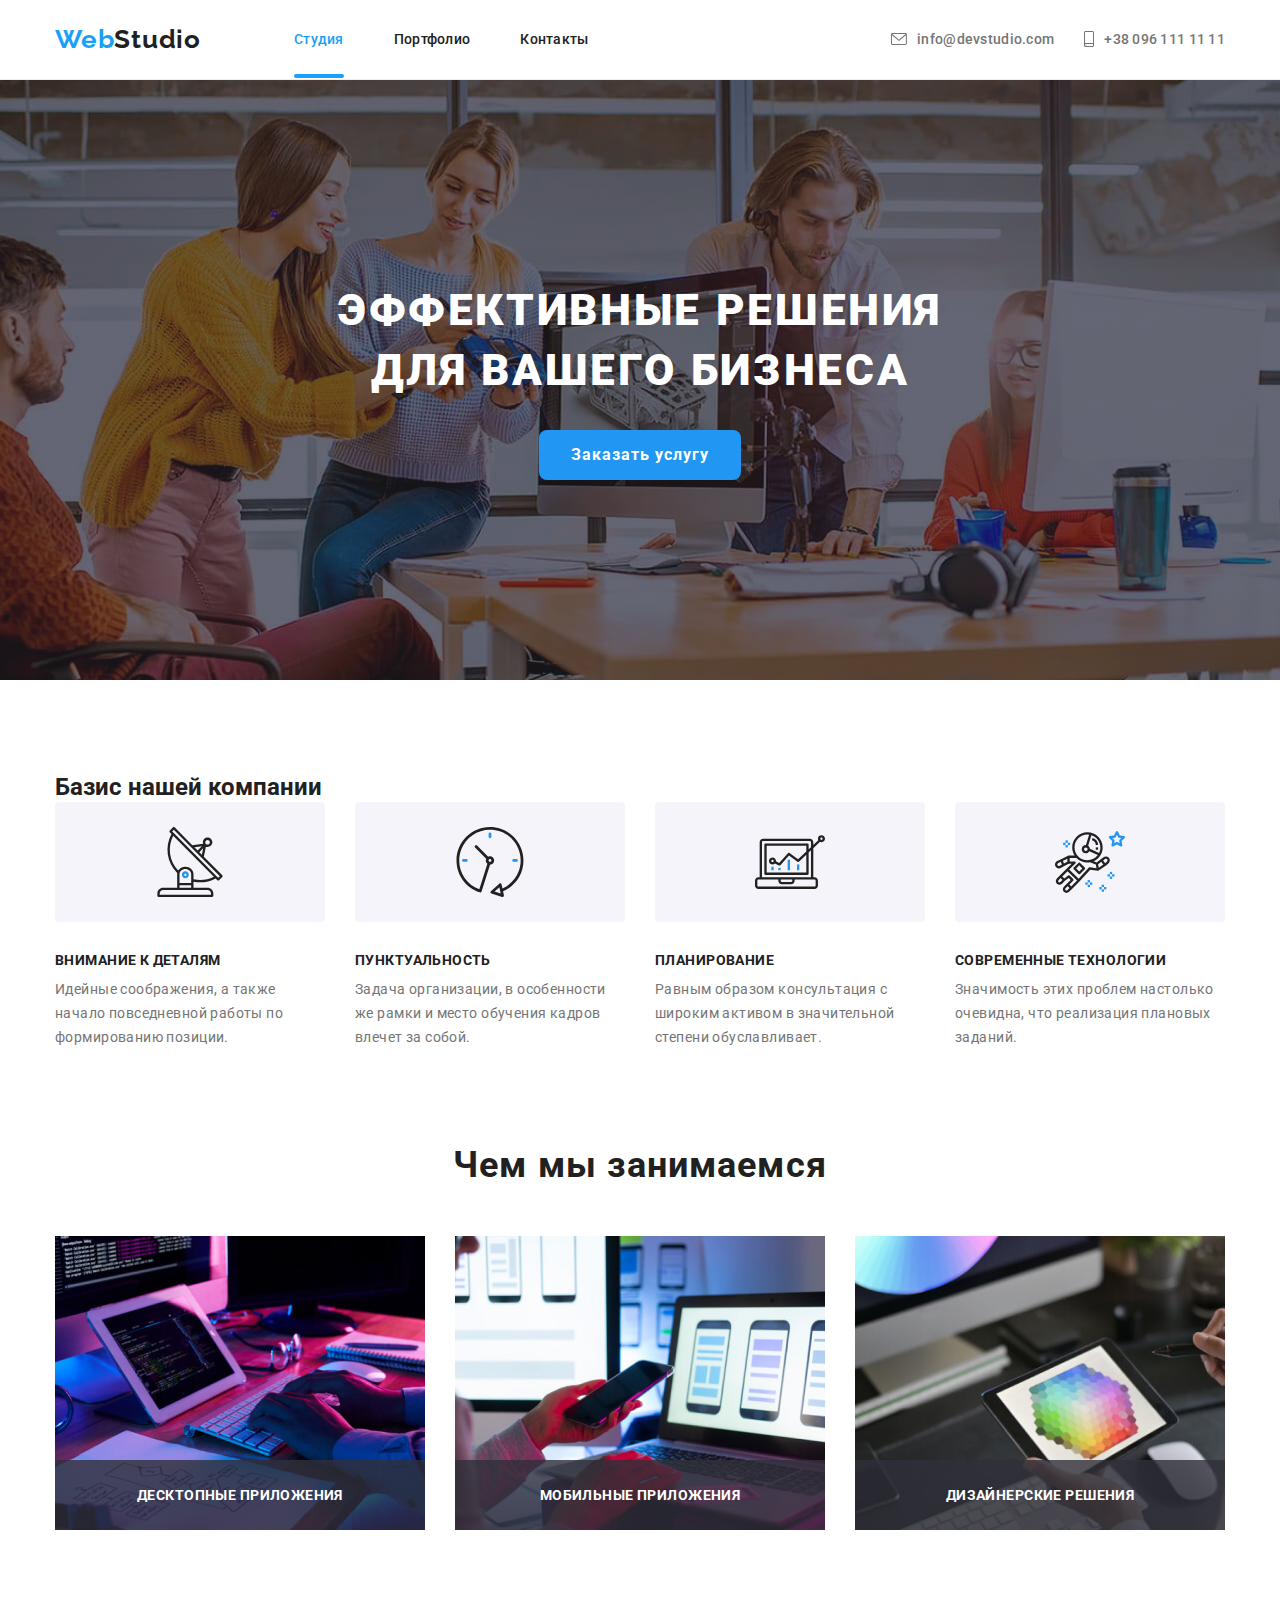
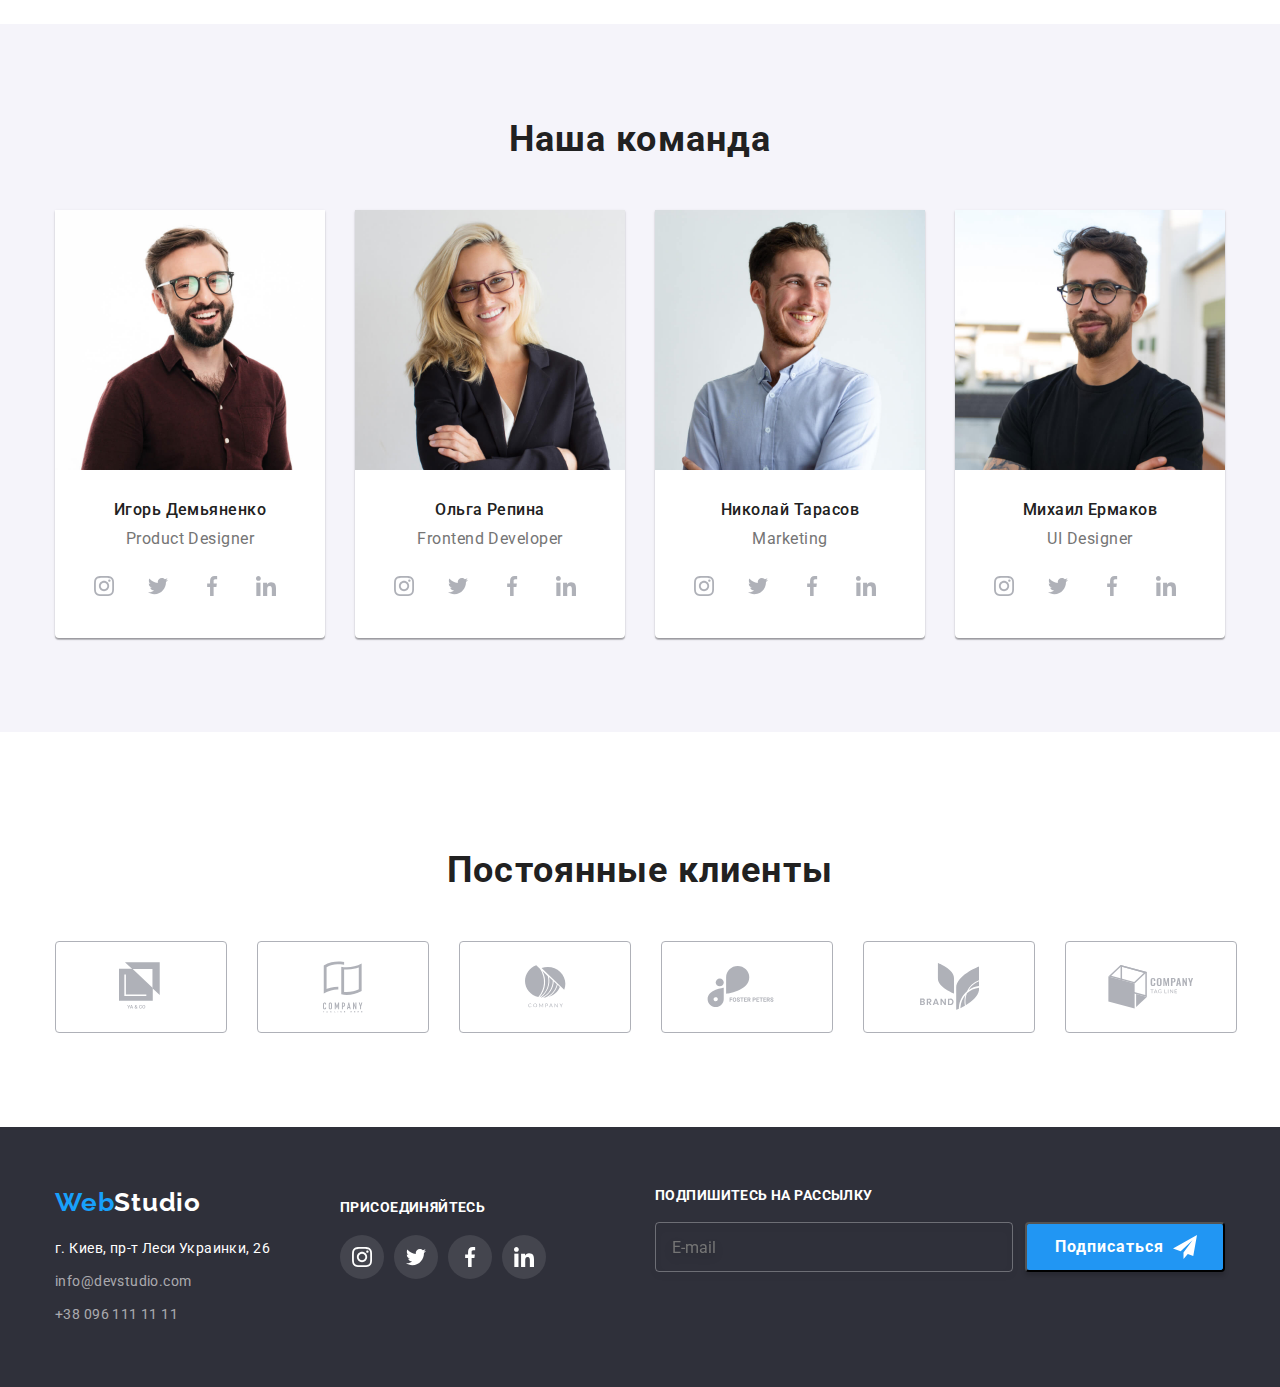
==== index.html @ e0d79396 "Initial commit" ====
<!DOCTYPE html>
<html lang="ru">

<head>
  <meta charset="UTF-8" />
  <meta name="viewport" content="width=device-width, initial-scale=1.0" />
  <title>Студия</title>
  <link rel="stylesheet" href="https://cdnjs.cloudflare.com/ajax/libs/modern-normalize/1.0.0/modern-normalize.css" />
  <link href="https://fonts.googleapis.com/css2?family=Raleway:wght@700&family=Roboto:wght@400;500;700&display=swap"
    rel="stylesheet" />
  <link rel="stylesheet" href="https://cdnjs.cloudflare.com/ajax/libs/animate.css/4.1.1/animate.min.css" />
  <link rel="stylesheet" href="./css/styles.css" />
</head>

<body>
  <header class="header">
    <div class="container">
      <nav class="navigation">
        <a href="./index.html" class="logo link animate__rubberBand" aria-label="логотип веб студия">
          <span class="logo-span">Web</span>Studio
        </a>
        <ul class="navigation-list list">
          <li class="navigation-list-item">
            <a href="./index.html" class="navigation-list-link link active">
              Студия
            </a>
          </li>
          <li class="navigation-list-item">
            <a href="./portfolio.html" class="navigation-list-link link">
              Портфолио
            </a>
          </li>
          <li class="navigation-list-item">
            <a href="" class="navigation-list-link link"> Контакты </a>
          </li>
        </ul>
      </nav>
      <address class="contacts">
        <ul class="contacts-list list">
          <li class="contacts-item">
            <a class="contacts-link link" href="mailto:info@devstudio.com">
              <svg class="contacts-svg" width="16px" height="12px">
                <use href="./images/sprite.svg#icon-envelope"></use>
              </svg>
              info@devstudio.com
            </a>
          </li>
          <li class="contacts-item">
            <a class="contacts-link link" href="tel:+380961111111">
              <svg class="contacts-svg" width="10px" height="16px">
                <use href="./images/sprite.svg#icon-smartphone"></use>
              </svg>
              +38 096 111 11 11
            </a>
          </li>
        </ul>
      </address>
    </div>
  </header>

  <main class="main">
    <!-- Hero -->
    <section class="section-hero">
      <div class="hero">
        <div class="container">
          <h1 class="hero-title">Эффективные решения для вашего бизнеса</h1>
          <div class="center">
            <button type="button" class="hero-button" data-modal-open>
              Заказать услугу
            </button>
          </div>
        </div>
      </div>
    </section>
    <!-- Basis -->
    <section class="section basis">
      <div class="container">
        <h2 class="is-hidden">Базис нашей компании</h2>
        <ul class="basis-list list">
          <li class="basis-list-item">
            <h3 class="basis-subject">Внимание к деталям</h3>
            <p class="basis-description">
              Идейные соображения, а также начало повседневной работы по
              формированию позиции.
            </p>
          </li>
          <li class="basis-list-item">
            <h3 class="basis-subject">Пунктуальность</h3>
            <p class="basis-description">
              Задача организации, в особенности же рамки и место обучения
              кадров влечет за собой.
            </p>
          </li>
          <li class="basis-list-item">
            <h3 class="basis-subject">Планирование</h3>
            <p class="basis-description">
              Равным образом консультация с широким активом в значительной
              степени обуславливает.
            </p>
          </li>
          <li class="basis-list-item">
            <h3 class="basis-subject">Современные технологии</h3>
            <p class="basis-description">
              Значимость этих проблем настолько очевидна, что реализация
              плановых заданий.
            </p>
          </li>
        </ul>
      </div>
    </section>
    <!-- What we do -->
    <section class="section work">
      <div class="container">
        <h2 class="title">Чем мы занимаемся</h2>
        <ul class="work-list list">
          <li class="work-list-item">
            <img src="./images/what-we-do/box1.jpg" height="294" width="370" alt="Сотрудник пишет код" />
            <p class="work-description">Десктопные приложения</p>
          </li>
          <li class="work-list-item">
            <img src="./images/what-we-do/box2.jpg" height="294" width="370"
              alt="Разработка приложений под мобильные устройства " />
            <p class="work-description">Мобильные приложения</p>
          </li>
          <li class="work-list-item">
            <img src="./images/what-we-do/box3.jpg" height="294" width="370"
              alt="Сотрудник работает со стилями и световой палитрой" />
            <p class="work-description">Дизайнерские решения</p>
          </li>
        </ul>
      </div>
    </section>
    <!-- Our team -->
    <section class="section team">
      <div class="container">
        <h2 class="title">Наша команда</h2>
        <ul class="team-list list">
          <li class="team-list-item">
            <img src="./images/out-team/img-1.jpg" width="270" height="260" alt="Игорь Демьяненко" />
            <div class="team-content">
              <h3 class="team-subject">Игорь Демьяненко</h3>
              <p lang="en" class="team-description">Product Designer</p>
              <ul class="team-list-socials list">
                <li class="team-socials-item">
                  <a class="team-socials-link" href="" aria-label="instagram">
                    <svg class="contacts-svg" width="20px" height="20px">
                      <use href="./images/sprite.svg#icon-instagram-1"></use>
                    </svg>
                  </a>
                </li>
                <li class="team-socials-item">
                  <a class="team-socials-link" href="" aria-label="twitter"><svg class="team-socials-svg" width="20px"
                      height="20px">
                      <use href="./images/sprite.svg#icon-twitter-1"></use>
                    </svg></a>
                </li>
                <li class="team-socials-item">
                  <a class="team-socials-link" aria-label="facebook" href=""><svg class="team-socials-svg" width="20px"
                      height="20px">
                      <use href="./images/sprite.svg#icon-facebook-1"></use>
                    </svg></a>
                </li>
                <li class="team-socials-item">
                  <a class="team-socials-link" href="" aria-label="linkedin"><svg class="team-socials-svg" width="20px"
                      height="20px">
                      <use href="./images/sprite.svg#icon-linkedin-1"></use>
                    </svg></a>
                </li>
              </ul>
            </div>
          </li>
          <li class="team-list-item">
            <img src="./images/out-team/img-2.jpg" width="270" height="260" alt="Ольга Репина" />
            <div class="team-content">
              <h3 class="team-subject">Ольга Репина</h3>
              <p lang="en" class="team-description">Frontend Developer</p>
              <ul class="team-list-socials list">
                <li class="team-socials-item">
                  <a class="team-socials-link" href="" aria-label="instagram">
                    <svg class="contacts-svg" width="20px" height="20px">
                      <use href="./images/sprite.svg#icon-instagram-1"></use>
                    </svg>
                  </a>
                </li>
                <li class="team-socials-item">
                  <a class="team-socials-link" href="" aria-label="twitter"><svg class="team-socials-svg" width="20px"
                      height="20px">
                      <use href="./images/sprite.svg#icon-twitter-1"></use>
                    </svg></a>
                </li>
                <li class="team-socials-item">
                  <a class="team-socials-link" aria-label="facebook" href=""><svg class="team-socials-svg" width="20px"
                      height="20px">
                      <use href="./images/sprite.svg#icon-facebook-1"></use>
                    </svg>
                  </a>
                </li>
                <li class="team-socials-item">
                  <a class="team-socials-link" href="" aria-label="linkedin"><svg class="team-socials-svg" width="20px"
                      height="20px">
                      <use href="./images/sprite.svg#icon-linkedin-1"></use>
                    </svg></a>
                </li>
              </ul>
            </div>
          </li>
          <li class="team-list-item">
            <img src="./images/out-team/img-3.jpg" width="270" height="260" alt="Николай Тарасов" />
            <div class="team-content">
              <h3 class="team-subject">Николай Тарасов</h3>
              <p lang="en" class="team-description">Marketing</p>
              <ul class="team-list-socials list">
                <li class="team-socials-item">
                  <a class="team-socials-link" href="" aria-label="instagram">
                    <svg class="contacts-svg" width="20px" height="20px">
                      <use href="./images/sprite.svg#icon-instagram-1"></use>
                    </svg>
                  </a>
                </li>
                <li class="team-socials-item">
                  <a class="team-socials-link" href="" aria-label="twitter"><svg class="team-socials-svg" width="20px"
                      height="20px">
                      <use href="./images/sprite.svg#icon-twitter-1"></use>
                    </svg></a>
                </li>
                <li class="team-socials-item">
                  <a class="team-socials-link" aria-label="facebook" href=""><svg class="team-socials-svg" width="20px"
                      height="20px">
                      <use href="./images/sprite.svg#icon-facebook-1"></use>
                    </svg>
                  </a>
                </li>
                <li class="team-socials-item">
                  <a class="team-socials-link" href="" aria-label="linkedin"><svg class="team-socials-svg" width="20px"
                      height="20px">
                      <use href="./images/sprite.svg#icon-linkedin-1"></use>
                    </svg></a>
                </li>
              </ul>
            </div>
          </li>
          <li class="team-list-item">
            <img src="./images/out-team/img-4.jpg" width="270" height="260" alt="Михаил Ермаков" />
            <div class="team-content">
              <h3 class="team-subject">Михаил Ермаков</h3>
              <p lang="en" class="team-description">UI Designer</p>
              <ul class="team-list-socials list">
                <li class="team-socials-item">
                  <a class="team-socials-link" href="" aria-label="instagram">
                    <svg class="contacts-svg" width="20px" height="20px">
                      <use href="./images/sprite.svg#icon-instagram-1"></use>
                    </svg>
                  </a>
                </li>
                <li class="team-socials-item">
                  <a class="team-socials-link" href="" aria-label="twitter"><svg class="team-socials-svg" width="20px"
                      height="20px">
                      <use href="./images/sprite.svg#icon-twitter-1"></use>
                    </svg></a>
                </li>
                <li class="team-socials-item">
                  <a class="team-socials-link" aria-label="facebook" href=""><svg class="team-socials-svg" width="20px"
                      height="20px">
                      <use href="./images/sprite.svg#icon-facebook-1"></use>
                    </svg>
                  </a>
                </li>
                <li class="team-socials-item">
                  <a class="team-socials-link" href="" aria-label="linkedin"><svg class="team-socials-svg" width="20px"
                      height="20px">
                      <use href="./images/sprite.svg#icon-linkedin-1"></use>
                    </svg></a>
                </li>
              </ul>
            </div>
          </li>
        </ul>
      </div>
    </section>

    <section class="section clients">
      <div class="container">
        <h2 class="clients-title">Постоянные клиенты</h2>
        <ul class="clients-list list">
          <li class="clients-item">
            <a class="clients-link" href="">
              <svg width="45px" height="50px">
                <use href="./images/sprite.svg#icon-logo-1"></use>
              </svg>
            </a>
          </li>
          <li class="clients-item">
            <a class="clients-link" href="">
              <svg width="40px" height="52px">
                <use href="./images/sprite.svg#icon-logo-2"></use>
              </svg>
            </a>
          </li>
          <li class="clients-item">
            <a class="clients-link" href="">
              <svg width="41px" height="43px">
                <use href="./images/sprite.svg#icon-logo-3"></use>
              </svg>
            </a>
          </li>
          <li class="clients-item">
            <a class="clients-link" href="">
              <svg width="80px" height="42px">
                <use href="./images/sprite.svg#icon-logo-4"></use>
              </svg>
            </a>
          </li>
          <li class="clients-item">
            <a class="clients-link" href="">
              <svg width="59px" height="47px">
                <use href="./images/sprite.svg#icon-logo-5"></use>
              </svg>
            </a>
          </li>
          <li class="clients-item">
            <a class="clients-link" href="">
              <svg width="88px" height="44px">
                <use href="./images/sprite.svg#icon-logo-6"></use>
              </svg>
            </a>
          </li>
        </ul>
      </div>
    </section>
  </main>

  <footer class="footer">
    <div class="container">
      <div class="address">
        <a class="footer-logo link" href="./index.html" aria-label="логотип веб студия">
          <span class="logo-span">Web</span>Studio
        </a>
        <address class="contacts">
          <ul class="contacts-list list">
            <li class="contacts-item">
              <a class="contacts-map link" href="https://goo.gl/maps/jktWydV6EBxauZdx7" target="_blank">
                г. Киев, пр-т Леси Украинки, 26
              </a>
            </li>
            <li class="contacts-item">
              <a href="mailto:info@devstudio.com" class="contacts-link link">
                info@devstudio.com
              </a>
            </li>
            <li class="contacts-item">
              <a href="tel:+380961111111" class="contacts-link link">
                +38 096 111 11 11
              </a>
            </li>
          </ul>
        </address>
      </div>
      <div class="join">
        <h3 class="join-title">Присоединяйтесь</h3>
        <ul class="join-list list">
          <li class="join-item">
            <a class="join-link" href="" aria-label="instagram">
              <svg class="contacts-svg" width="20px" height="20px">
                <use href="./images/sprite.svg#icon-instagram-1"></use>
              </svg>
            </a>
          </li>
          <li class="join-item">
            <a class="join-link" href="" aria-label="twitter"><svg class="team-socials-svg" width="20px" height="20px">
                <use href="./images/sprite.svg#icon-twitter-1"></use>
              </svg></a>
          </li>
          <li class="join-item">
            <a class="join-link" aria-label="facebook" href=""><svg class="team-socials-svg" width="20px" height="20px">
                <use href="./images/sprite.svg#icon-facebook-1"></use>
              </svg>
            </a>
          </li>
          <li class="join-item">
            <a class="join-link" href="" aria-label="linkedin"><svg class="team-socials-svg" width="20px" height="20px">
                <use href="./images/sprite.svg#icon-linkedin-1"></use>
              </svg></a>
          </li>
        </ul>
      </div>
      <div class="mailing">
        <form action="#" class="mailing-form">
          <label for="" class="mailing-form-label">Подпишитесь на рассылку</label>
          <div class="mailing-form-wrapper">
            <input type="email" name="user-email" class="mailing-form-input" placeholder="E-mail">
            <button type="submit" class="bnt-mailing">Подписаться</button>
            <svg width="24px" height="24px" class="mailing-form-svg">
              <use  href="./images/sprite.svg#icon-icon-send"></use>
            </svg>
          </div>
        </form>
      </div>
    </div>
  </footer>

  <div class="backdrop is-hidden" data-modal>
    <div class="wrapper">
      <div class="modal">
        <button type="button" class="btn" data-modal-close>
          <svg width="11px" height="11px">
            <use href="./images/sprite.svg#icon-close_1"></use>
          </svg>
        </button>
        <form action="#" class="modal-form">
          <h2 class="title">Оставьте свои данные, мы вам перезвоним</h2>
          <label class="modal-form-label">
            <span class="description">Имя*</span>
            <span class="modal-form-field-wrapper">
              <input type="text" class="modal-form-input" placeholder="Ким" required name="user-name" minlength="2"
                maxlength="15" />
              <svg class="modal-svg">
                <use href="./images/sprite.svg#icon-person-black-18dp-1"></use>
              </svg>
              <svg class="modal-svg-checkmark">
                <use href="./images/sprite.svg#icon-checkmark"></use>
              </svg>
            </span>
          </label width height>
          <label class="modal-form-label">
            <span class="description">Телефон*</span>
            <span class="modal-form-field-wrapper">
              <input type="tel" class="modal-form-input" placeholder="099-000-0000" required name="user-phone" />
              <svg class="modal-svg">
                <use href="./images/sprite.svg#icon-phone-black-18dp-1"></use>
              </svg>
              <svg class="modal-svg-checkmark">
                <use href="./images/sprite.svg#icon-checkmark"></use>
              </svg>
            </span>
          </label>
          <label class="modal-form-label">
            <span class="description">Почта*</span>
            <span class="modal-form-field-wrapper">
              <input type="email" class="modal-form-input" placeholder="tesla@test.com" required name="user-email" />
              <svg class="modal-svg">
                <use href="./images/sprite.svg#icon-email-black-18dp-1"></use>
              </svg>
              <svg class="modal-svg-checkmark">
                <use href="./images/sprite.svg#icon-checkmark"></use>
              </svg>
            </span>
          </label>
          <label for="modal-massage" class="description">Комментарий</label>
          <textarea id="modal-massage" name="user-massage" class="modal-form-massage" placeholder="Введите текст"
            maxlength="350"></textarea>
          <input type="checkbox" name="user-policy" value="accept-policy" class="modal-form-policy visually-hidden"
            required id="check-policy" />
          <label for="check-policy" class="modal-form-policy-label">
            Соглашаюсь с рассылкой и принимаю <a href="#" class="form-link">Условия договора</a>
          </label>
          <button type="submit" class="btn-modal-form">Отправить</button>
        </form>
      </div>
    </div>
  </div>
  <script src="./js/modal.js"></script>
</body>

</html>
---- css/styles.css ----
/* основной 
color: #212121; 

второстипений 
color: #757575;

дополнительний
color: #FFFFFF;

акцинт 
  color: #2196f3;

*/

/* ================== Root ================== */
:root {
  --main-font: "Open Sans", sans-serif;
  --logo-font: "Raleway", sans-serif;
  --primary-title-color: #212121;
  --primary-white-color: #ffffff;
  --description-color: #757575;
  --accent-color: #18a0fb;
  --accent-form-color: #2196f3;
  --transparent-white: rgba(255, 255, 255, 0.6);
  --social: #afb1b8;
}

/* ================== END Root ================== */

/* ================== Global ================== */
/* html {
  box-sizing: border-box;
}

*,
*::before,
*::after {
  box-sizing: inherit;
} */

*,
*::before,
*::after {
  margin: 0;
  padding: 0;
}

body {
  color: var(--primary-title-color);
  font-family: Roboto, sans-serif;
  /* background-color: #1b5074; */
}

img {
  display: block;
}
/* * {
  margin: 0;
  padding: 0;
} */

.container {
  margin-left: auto;
  margin-right: auto;
  width: 1200px;
  padding-left: 15px;
  padding-right: 15px;
  /* background-color: rgba(97, 24, 24, 0.26); */
  /* display: flex; */
}

/* .section {
  padding-top: 94px;
  padding-bottom: 94px;
} */

.flex {
  display: flex;
}

.center {
  text-align: center;
}

.list {
  list-style: none;
}

.link {
  text-decoration: none;
}

.logo-span {
  color: var(--accent-color);
}

.title {
  margin-top: 0;
  margin-bottom: 50px;
  text-align: center;
  font-weight: 700;
  font-size: 36px;
  line-height: 1.167;
  letter-spacing: 0.03em;
}

.bro {
  border: 1px solid orange;
}

.brg {
  border: 1px solid green;
}

.visually-hidden {
  position: absolute !important;
  clip: rect(1px 1px 1px 1px); /* IE6, IE7 */
  clip: rect(1px, 1px, 1px, 1px);
  padding: 0 !important;
  border: 0 !important;
  height: 1px !important;
  width: 1px !important;
  overflow: hidden;
}

/* ================== Modal ================== */
.backdrop {
  position: fixed;
  top: 0;
  left: 0;
  width: 100%;
  height: 100%;
  background-color: rgba(0, 0, 0, 0.2);
  overflow-y: auto;
  transition: opacity 250ms cubic-bezier(0.4, 0, 0.2, 1), visibility 0ms linear;
  perspective: 500px;
}

.backdrop.is-hidden {
  opacity: 0;
  visibility: hidden;
  pointer-events: none;
  transition: all 500ms linear 500ms;
}

.backdrop.is-hidden .modal {
  transform: translate3d(-50%, -50%, -40px) rotate3d(0, 1.5, 0, 180deg)
    scale(0.5);
  transition: transform 400ms cubic-bezier(0.4, 0, 0.2, 1) 250ms;
}

.backdrop .wrapper {
  display: flex;
  justify-content: center;
  align-items: center;
  min-height: 100vh;
  padding: 15px;
}

.is-hidden .modal {
}
.modal {
  height: 581px;
  width: 528px;
  transform: scale(1);
  background-color: #ffffff;
  box-shadow: 0px 1px 3px rgba(0, 0, 0, 0.12), 0px 1px 1px rgba(0, 0, 0, 0.14),
    0px 2px 1px rgba(0, 0, 0, 0.2);
  border-radius: 4px;
  transition: transform 400ms cubic-bezier(0.4, 0, 0.2, 1);
}

.modal .btn {
  position: absolute;
  right: 8px;
  top: 8px;
  border-radius: 50%;
  border: 1px solid rgba(0, 0, 0, 0.1);
  box-sizing: border-box;
  background-color: #ffffff;
  width: 30px;
  height: 30px;
}

/* ================== End Modal ================== */

/* ================== END Global ================== */

/* ================== Header ================== */
.header {
  border-bottom: 1px solid #ececec;
}

.header .container {
  margin-left: auto;
  margin-right: auto;
  display: flex;
  align-items: center;
  width: 1200px;
  padding-left: 15px;
  padding-right: 15px;
  padding-top: 24px;
  padding-bottom: 24px;
}

.navigation {
  display: flex;
  align-items: center;
}

.logo {
  margin-right: 93px;
  font-family: var(--logo-font);
  color: var(--primary-title-color);
  font-weight: 700;
  font-size: 26px;
  line-height: 1.192;
  letter-spacing: 0.03em;
  animation-duration: 800ms;
}

.navigation-list {
  display: flex;
  /* padding: 0;
  margin: 0; */
}

.navigation-list-item:not(:last-child) {
  margin-right: 50px;
}

.navigation-list-item {
  margin-right: 50px;
}

.navigation-list-link {
  position: relative;
  padding-top: 32px;
  padding-bottom: 32px;
  color: var(--primary-title-color);
  font-weight: 500;
  font-size: 14px;
  line-height: 1.143;
  letter-spacing: 0.02em;
  transition: color 250ms cubic-bezier(0.4, 0, 0.2, 1);
}

.header .contacts {
  font-style: normal;
  margin-left: auto;
}

.header .contacts-list {
  display: flex;
  text-align: center;
  align-items: center;
}

.header .contacts-item:not(:last-child) {
  margin-right: 30px;
  /* display: flex;
  justify-content: center;
  align-items: center; */
}

/* .header .contacts-link */
.header .contacts-link {
  display: flex;
  align-items: center;
  color: var(--description-color);
  fill: var(--description-color);
  font-weight: 500;
  font-size: 14px;
  line-height: 1.142;
  letter-spacing: 0.02em;
  transition: color 250ms cubic-bezier(0.4, 0, 0.2, 1),
    fill 250ms cubic-bezier(0.4, 0, 0.2, 1);
}
.header .contacts-svg {
  margin-right: 10px;
}

.navigation-list-link:hover,
.navigation-list-link:focus,
.contacts-link:hover,
.contacts-link:focus {
  color: var(--accent-color);
  fill: var(--accent-color);
}

/* header .contacts-item:nth-child(1)::before {
  content: url(../images/icon/envelope.jpg);
  width: 20px;
  height: 20px;
  margin-right: 10px;
}

header .contacts-item:nth-child(2)::before {
  content: url(../images/icon/Vector.jpg);
  width: 10px;
  height: 16px;
  margin-right: 10px;
} */

.active {
  color: var(--accent-color);
}

.navigation-list-link.active::after {
  content: "";
  position: absolute;
  bottom: 1px;
  left: 0;
  display: block;
  width: 100%;
  height: 4px;
  background-color: var(--accent-color);
  border-radius: 2px;
}
/* ================== END Header ================== */

/* ================== Main ================== */
.main {
}

/* ------------------ Hero ------------------ */

.section-hero {
  background-image: linear-gradient(
      to right,
      rgba(48, 49, 59, 0.4),
      rgba(48, 49, 59, 0.4)
    ),
    url("../images/hero/bcg.jpg");
  background-repeat: no-repeat;
  background-position: center;
  background-size: cover;
}
.hero {
  padding: 200px 0;
  max-width: 1600px;
  min-height: 600px;
  margin-left: auto;
  margin-right: auto;
  /* background-color: #2f303a; */
  /* background-image: linear-gradient(
      to right,
      rgba(48, 49, 59, 0.4),
      rgba(48, 49, 59, 0.4)
    ),
    url("../images/hero/bcg.jpg");
  background-repeat: no-repeat;
  background-position: center;
  background-size: cover; */
}

.text {
  background-color: #2f303a;
}

.hero-title {
  margin-top: 0;
  margin-bottom: 30px;
  margin-left: auto;
  margin-right: auto;
  color: var(--primary-white-color);
  width: 700px;
  font-weight: 900;
  font-size: 44px;
  line-height: 1.364;
  text-align: center;
  letter-spacing: 0.06em;
  text-transform: uppercase;
}

.hero-button {
  cursor: pointer;
  padding: 10px 32px;
  border: 0;
  border-radius: 8px;
  background-color: #2196f3;
  color: var(--primary-white-color);
  font-weight: 700;
  font-size: 16px;
  line-height: 1.857;
  letter-spacing: 0.06em;
}

/* ------------------ END Hero ------------------ */

/* ------------------ Basis ------------------ */
.basis {
  padding-top: 94px;
  padding-bottom: 47px;

  /* background-color: #ffffff; */
}
.basis-list {
  margin: 0;
  padding: 0;
  display: flex;
}
.basis-list-item {
  flex-basis: 270px;
}
.basis-list-item:not(:last-child) {
  margin-right: 30px;
}
.basis-subject {
  margin-top: 0;
  margin-bottom: 10px;

  font-weight: 700;
  font-size: 14px;
  line-height: 1.143;
  letter-spacing: 0.03em;
  text-transform: uppercase;
}

.basis-subject::before {
  display: block;
  content: "";
  width: 270px;
  height: 120px;
  background-color: #f5f4fa;
  border-radius: 4px;
  margin-bottom: 30px;
}

.basis-list-item:nth-child(1) .basis-subject::before {
  background-image: url(../images/svg/Group.svg);
  background-position: center;
  background-repeat: no-repeat;
}

.basis-list-item:nth-child(2) .basis-subject::before {
  background-image: url(../images/svg/clock\ 1.svg);
  background-position: center;
  background-repeat: no-repeat;
}
.basis-list-item:nth-child(3) .basis-subject::before {
  background-image: url(../images/svg/diagram\ 1.svg);
  background-position: center;
  background-repeat: no-repeat;
}
.basis-list-item:nth-child(4) .basis-subject::before {
  background-image: url(../images/svg/astronaut\ 1.svg);
  background-position: center;
  background-repeat: no-repeat;
}

.basis-description {
  margin: 0;
  padding: 0;
  color: var(--description-color);
  font-weight: 400;
  font-size: 14px;
  line-height: 1.714;
  letter-spacing: 0.03em;
}
/* ------------------ END Basis ------------------ */

/* ------------------ Work ------------------ */
.work {
  padding-top: 47px;
  padding-bottom: 94px;

  /* background-color: #ffffff; */
}

.work-list {
  margin: 0;
  padding: 0;
  display: flex;
}
.work-list-item {
  position: relative;
}
.work-list-item:not(:last-child) {
  margin-right: 30px;
}

.work-description {
  display: block;
  width: 100%;
  padding: 27px;
  text-align: center;
  position: absolute;
  bottom: 0;
  background: rgba(47, 48, 58, 0.8);
  color: var(--primary-white-color);

  font-weight: 700;
  font-size: 14px;
  line-height: 16px;
  text-align: center;
  letter-spacing: 0.03em;
  text-transform: uppercase;
}

/* ------------------ END Work ------------------ */

/* ------------------ END Team ------------------ */
.team {
  padding-top: 94px;
  padding-bottom: 94px;
  background-color: #f5f4fa;
}
/* 
.team-list-img {
  display: inline-block;
  margin-bottom: 30px;
} */

.team-list {
  margin: 0;
  padding: 0;
  display: flex;
  flex-wrap: wrap;
}

.team-list-item {
  text-align: center;
  border-radius: 0px 0px 4px 4px;
  background: #ffffff;
  box-shadow: 0px 1px 3px rgba(0, 0, 0, 0.12), 0px 1px 1px rgba(0, 0, 0, 0.14),
    0px 2px 1px rgba(0, 0, 0, 0.2);
}

.team-list-item:not(:last-child) {
  margin-right: 30px;
}

.team-list-item {
  /* text-align: center;
  box-shadow: 0px 1px 3px rgba(0, 0, 0, 0.12), 0px 1px 1px rgba(0, 0, 0, 0.14),
    0px 2px 1px rgba(0, 0, 0, 0.2); */
}

.team-content {
  padding-top: 30px;
  padding-bottom: 30px;
}

.team-subject {
  margin-top: 0;
  margin-bottom: 10px;

  font-weight: 500;
  font-size: 16px;
  line-height: 1.187;
  letter-spacing: 0.03em;
}
.team-description {
  margin: 0;
  margin-bottom: 16px;
  color: var(--description-color);
  font-weight: 400;
  font-size: 16px;
  line-height: 1.187;
  letter-spacing: 0.03em;
}

.team-list-socials {
  display: flex;
  padding: 0;
  /* margin-top: 16px; */
  justify-content: center;
  align-items: center;
  /* flex-wrap: wrap; */
}

.team-socials-item {
  margin-right: 10px;
}

.team-socials-link {
  display: block;
  display: flex;
  justify-content: center;
  align-items: center;
  width: 44px;
  height: 44px;
  border-radius: 50%;
  fill: var(--social);
  transition: fill 250ms cubic-bezier(0.4, 0, 0.2, 1),
    background-color 250ms cubic-bezier(0.4, 0, 0.2, 1);
}

/* .team-socials-svg {
  fill: var(--social);
} */

.team-socials-link:focus,
.team-socials-link:hover {
  background-color: var(--accent-color);
  fill: var(--primary-white-color);
}
/* ------------------ END Team ------------------ */

/* ------------------ Clients ------------------ */
.clients {
  padding-top: 117px;
  padding-bottom: 94px;
}

.clients-title {
  color: var(--primary-title-color);

  font-weight: 700;
  font-size: 36px;
  line-height: 42px;
  text-align: center;
  letter-spacing: 0.03em;
}

.clients-list {
  margin-top: 50px;
  display: flex;
}

.clients-item {
  /* display: flex;
  justify-content: center;
  align-items: center;
  width: 170px;
  height: 90px; */

  fill: var(--social);
  border: 1px solid #afb1b8;
  box-sizing: border-box;
  border-radius: 4px;
  transition: border-color 250ms cubic-bezier(0.4, 0, 0.2, 1);
}

.clients-item:not(:last-child) {
  margin-right: 30px;
}
.clients-link {
  fill: var(--social);
  display: flex;
  justify-content: center;
  align-items: center;
  width: 170px;
  height: 90px;
  transition: fill 250ms cubic-bezier(0.4, 0, 0.2, 1);
}

.clients-item:hover,
.clients-item:focus,
.clients-link:hover,
.clients-link:focus {
  border-color: var(--accent-color);
  fill: var(--accent-color);
}

/* .clients-link:hover,
.clients-link:focus {
  fill: var(--accent-color);
} */
/* ------------------ END Clients ------------------ */

/* ================== END Main ================== */

/* ================== Footre ================== */

footer {
  background: #2f303a;
}

.footer .container {
  margin-left: auto;
  margin-right: auto;
  display: flex;
  width: 1200px;
  padding-left: 15px;
  padding-right: 15px;
  padding-top: 60px;
  padding-bottom: 60px;
}

.footer-logo {
  display: inline-block;
  margin-bottom: 20px;

  color: var(--primary-white-color);

  font-family: var(--logo-font);
  font-weight: 700;
  font-size: 26px;
  line-height: 1.192;
  letter-spacing: 0.03em;
}

.footer .contacts {
  font-style: normal;
  margin-right: 70px;
}
.footer .contacts-list {
  margin: 0;
  padding: 0;
}

.footer .contacts-item:not(:last-child) {
  margin-top: 0;
  margin-bottom: 9px;
}

.footer .contacts-map {
  color: var(--primary-white-color);
}

.footer .contacts-link {
  color: var(--transparent-white);
}

.footer .contacts-map,
.footer .contacts-link {
  font-weight: 400;
  font-size: 14px;
  line-height: 1.714;
  letter-spacing: 0.03em;
}

.footer .contacts-link:hover,
.footer .contacts-link:focus {
  color: var(--accent-color);
}

.join {
  padding-top: 12px;
}

.join-title {
  font-weight: 700;
  font-size: 14px;
  line-height: 16px;
  letter-spacing: 0.03em;
  text-transform: uppercase;
  color: var(--primary-white-color);
}

.join-list {
  margin-top: 20px;
  display: flex;
}
.join-item:not(:last-child) {
  margin-right: 10px;
}

.join-item {
  border-radius: 50%;
  background-color: rgba(255, 255, 255, 0.1);
  fill: var(--primary-white-color);
}

.join-link {
  fill: var(--primary-white-color);
  display: flex;
  justify-content: center;
  align-items: center;
  width: 44px;
  height: 44px;
  border-radius: 50%;
  transition: background-color 250ms cubic-bezier(0.4, 0, 0.2, 1);
}

.join-link:hover,
.join-link:focus {
  background-color: var(--accent-color);
}

/* ================== END Footre ================== */

/* ================== Portfolio ================== */

.portfolio {
}
/* ------------------ Gallery------------------ */

.portfolio-gallery {
  padding-top: 94px;
  padding-bottom: 94px;
}

.portfolio-gallery-menu {
  display: flex;
  justify-content: center;
  margin-bottom: 56px;
}

.filter-list {
  display: flex;
}

.filter-list-item:not(:last-child) {
  /* border: 1px solid green; */
  margin-right: 8px;
}

.filter-list-item .button {
  padding: 6px 22px;
  /* padding-left: 22px;
  padding-right: 22px; */
  border-style: none;
  border-radius: 4px;
  background-color: #f5f4fa;
  font-weight: 500;
  font-size: 16px;
  line-height: 1.625;
  letter-spacing: 0.03em;

  transition: color 250ms cubic-bezier(0.4, 0, 0.2, 1),
    background-color 250ms cubic-bezier(0.4, 0, 0.2, 1);

  /* font-weight: 500;
    font-size: 16px;
    line-height: 1.625;
    letter-spacing: 0.03em;
    color: var(--black);
    background: #f5f4fa;
    margin-right: 8px;
    border-radius: 4px;
    border: 1px solid; */
}
.button:hover,
.button:focus {
  color: var(--primary-white-color);
  background-color: var(--accent-color);
}

.portfolio-gallery {
}

.project-list {
  display: flex;
  flex-wrap: wrap;
  justify-content: space-between;
}

.project-list-item {
  max-width: 370px;
}
.project-list-item:not(:nth-last-child(-n + 3)) {
  /* border: 1px solid green; */
  margin-bottom: 30px;
}

.project-list-item:focus,
.project-list-item:hover {
  background: #ffffff;
  /* border: 1px solid #eeeeee; */
  box-sizing: border-box;
  box-shadow: 0px 1px 1px rgba(0, 0, 0, 0.12), 0px 4px 4px rgba(0, 0, 0, 0.06),
    1px 4px 6px rgba(0, 0, 0, 0.16);
}

/* .project-list-item:focus .roject-overlay,
.project-list-item:hover .roject-overlay {
  transform: translateY(0%);
} */

.project-list-item .img-wrapper {
  position: relative;
  overflow: hidden;
}

.project-list-item:hover .project-overlay {
  transform: translateY(0%);
}

.project-overlay {
  position: absolute;
  top: 0;
  left: 0;
  width: 100%;
  height: 100%;
  padding-left: 24px;
  padding-right: 24px;
  padding-top: 63px;
  padding-bottom: 63px;
  background: rgba(33, 150, 243, 0.9);
  transform: translateY(100%);
  transition: transform 250ms cubic-bezier(0.4, 0, 0.2, 1);
}

.project-overlay > p {
  font-weight: 400;
  font-size: 18px;
  line-height: 1.556;
  letter-spacing: 0.03em;
  color: #ffffff;
}
.project-content {
  padding: 20px 24px;
  border-bottom: 1px solid #eeeeee;
  border-left: 1px solid #eeeeee;
  border-right: 1px solid #eeeeee;
}
.project-subject {
  margin-bottom: 4px;
  font-weight: 700;
  font-size: 18px;
  line-height: 2;
  letter-spacing: 0.06em;
}
.project-subject-type,
.project-description {
  color: var(--description-color);
  font-weight: 400;
  letter-spacing: 0.03em;
}
.project-subject-type {
  font-size: 16px;
  line-height: 1.875;
}

.project-description {
  font-size: 18px;
  line-height: 1.555;
}
/* ------------------ END Gallery------------------ */

/* ================== END Portfolio ================== */

/* ================== FORM ================== */

/* ------------------  MODAl_FORM ------------------ */

.modal-form {
  display: flex;
  flex-direction: column;
  padding: 40px;
}
.modal-form > .title {
  margin-bottom: 12px;
  font-weight: 700;
  font-size: 20px;
  line-height: 1.15;
  text-align: center;
  letter-spacing: 0.03em;

  color: var(--primary-title-color);
}

.modal-form .description {
  display: block;
  margin-bottom: 4px;
  font-weight: 400;
  font-size: 12px;
  line-height: 1.666;
  letter-spacing: 0.01em;

  color: var(--description-color);
}

.modal-form-label {
  /* position: relative; */
  /* display: block; */
  margin-bottom: 10px;
}
.modal-form-input {
  background-color: transparent;
  height: 40px;
  padding-left: 42px;
}

.modal-form-input:required:focus:valid:not(:placeholder-shown) {
  border-color: #08b417;
}

/* .modal-form-input:required:valid:not(:focus) {
  border-color: #135318;
  background-color: #08b417;
} */

.modal-form-input:required:focus:invalid:not(:placeholder-shown) {
  border-color: #ce6e00;
}
.modal-svg-checkmark {
  position: absolute;
  width: 18px;
  height: 18px;
  fill: #ffffff;
  right: -25px;
  bottom: 50%;
  transform: translateY(50%);
}
.modal-form-input:valid:not(:placeholder-shown) ~ .modal-svg-checkmark {
  fill: #08b417;
}

.modal-form-massage {
  margin-bottom: 20px;
  height: 120px;
}
.modal-form-input,
.modal-form-massage {
  border: 1px solid rgba(33, 33, 33, 0.2);
  box-sizing: border-box;
  border-radius: 4px;
  /* display: block; */
  width: 100%;
  outline: none;
  /* outline: none; */
}

.modal-form-input:focus,
.modal-form-massage:focus {
  /* border: #2196f3; */
  border: 1px solid var(--accent-form-color);
}

.modal-form-input:focus + .modal-svg {
  fill: var(--accent-form-color);
}

.modal-form-massage {
  padding: 12px 16px;
  resize: none;
}
.btn-modal-form {
  /* display: block; */
  padding: 10px 56px;
  margin: 0 auto;

  background: var(--accent-color);
  color: var(--primary-white-color);
  border: 0;
  box-shadow: 0px 4px 4px rgba(0, 0, 0, 0.15);
  border-radius: 4px;

  font-weight: 700;
  font-size: 16px;
  line-height: 1.875;
  align-items: center;
  text-align: center;
  letter-spacing: 0.06em;
}
.modal-form-field-wrapper {
  position: relative;
}
.modal-svg {
  position: absolute;
  width: 18px;
  height: 18px;
  bottom: 50%;
  left: 12px;
  transform: translateY(50%);
}
.modal-form-policy-label {
  display: flex;
  align-items: center;
  text-decoration-skip-ink: none;
  margin-left: 13px;
  margin-bottom: 30px;
  font-weight: 400;
  font-size: 14px;
  line-height: 1.714;

  letter-spacing: 0.03em;

  color: var(--description-color);
}

.modal-form-policy-label > .form-link {
  padding-left: 5px;
}

.modal-form-policy:checked + .modal-form-policy-label::before {
  background-color: var(--accent-form-color);
  border-color: var(--accent-form-color);
}

.modal-form-policy-label::before {
  margin-right: 7px;
  display: inline-block;
  content: "";
  width: 16px;
  height: 15px;
  border: 2px solid var(--description-color);
  border-radius: 2px;

  background-image: url(../images/icon\ check.svg);
  background-position: center;
  background-repeat: no-repeat;
  background-size: contain;
  background-origin: border-box;

  /* background-image: url(./images/sprite.svg#icon-twitter-1);
  background-position: center;
  background-repeat: no-repeat;
  background-size: contain;
  fill: currentColor; */
}
/* ------------------ END MODAl_FORM ------------------ */

/* ------------------ MAILING_FORM ------------------ */
.mailing {
  margin-left: auto;
}
.mailing-form {
  /* margin-left: 93px; */
}
.mailing-form-wrapper {
  display: flex;
  position: relative;
}
.mailing-form-label {
  display: block;
  margin-bottom: 20px;
  font-weight: 700;
  font-size: 14px;
  line-height: 1.142;
  letter-spacing: 0.03em;
  text-transform: uppercase;
  color: var(--primary-white-color);
}
.mailing-form-input {
  background-color: transparent;
  width: 358px;
  height: 50px;
  padding-left: 16px;
  border: 1px solid rgba(255, 255, 255, 0.3);
  box-sizing: border-box;
  filter: drop-shadow(0px 4px 4px rgba(0, 0, 0, 0.15));
  border-radius: 4px;
  outline: none;
  color: var(--primary-white-color);
}

.mailing-form-input:focus {
  border: 1px solid var(--accent-form-color);
}

.bnt-mailing {
  cursor: pointer;
  height: 50px;
  width: 200px;
  margin-left: 12px;
  font-weight: 700;
  font-size: 16px;
  line-height: 1.875;
  padding: 10px 28px;

  display: flex;
  align-items: center;
  text-align: center;
  letter-spacing: 0.06em;
  color: var(--primary-white-color);
  background: var(--accent-form-color);
  box-shadow: 0px 4px 4px rgba(0, 0, 0, 0.15);
  border-radius: 4px;
}

.mailing-form-svg {
  position: absolute;
  bottom: 50%;
  right: 28px;
  transform: translateY(50%);
}

/* .bnt-mailing::after {
  content: "";
  display: block;
  background-color: rgb(248, 8, 8);
  width: 24px;
  height: 24px;
  background-image: url(../images/sprite.svg#icon-icon-send);
  background-position: center;
  background-repeat: no-repeat;
  background-size: contain;
  background-origin: border-box;
} */
/* ------------------ END MAILING_FORM ------------------ */
/* ================== END FORM ================== */
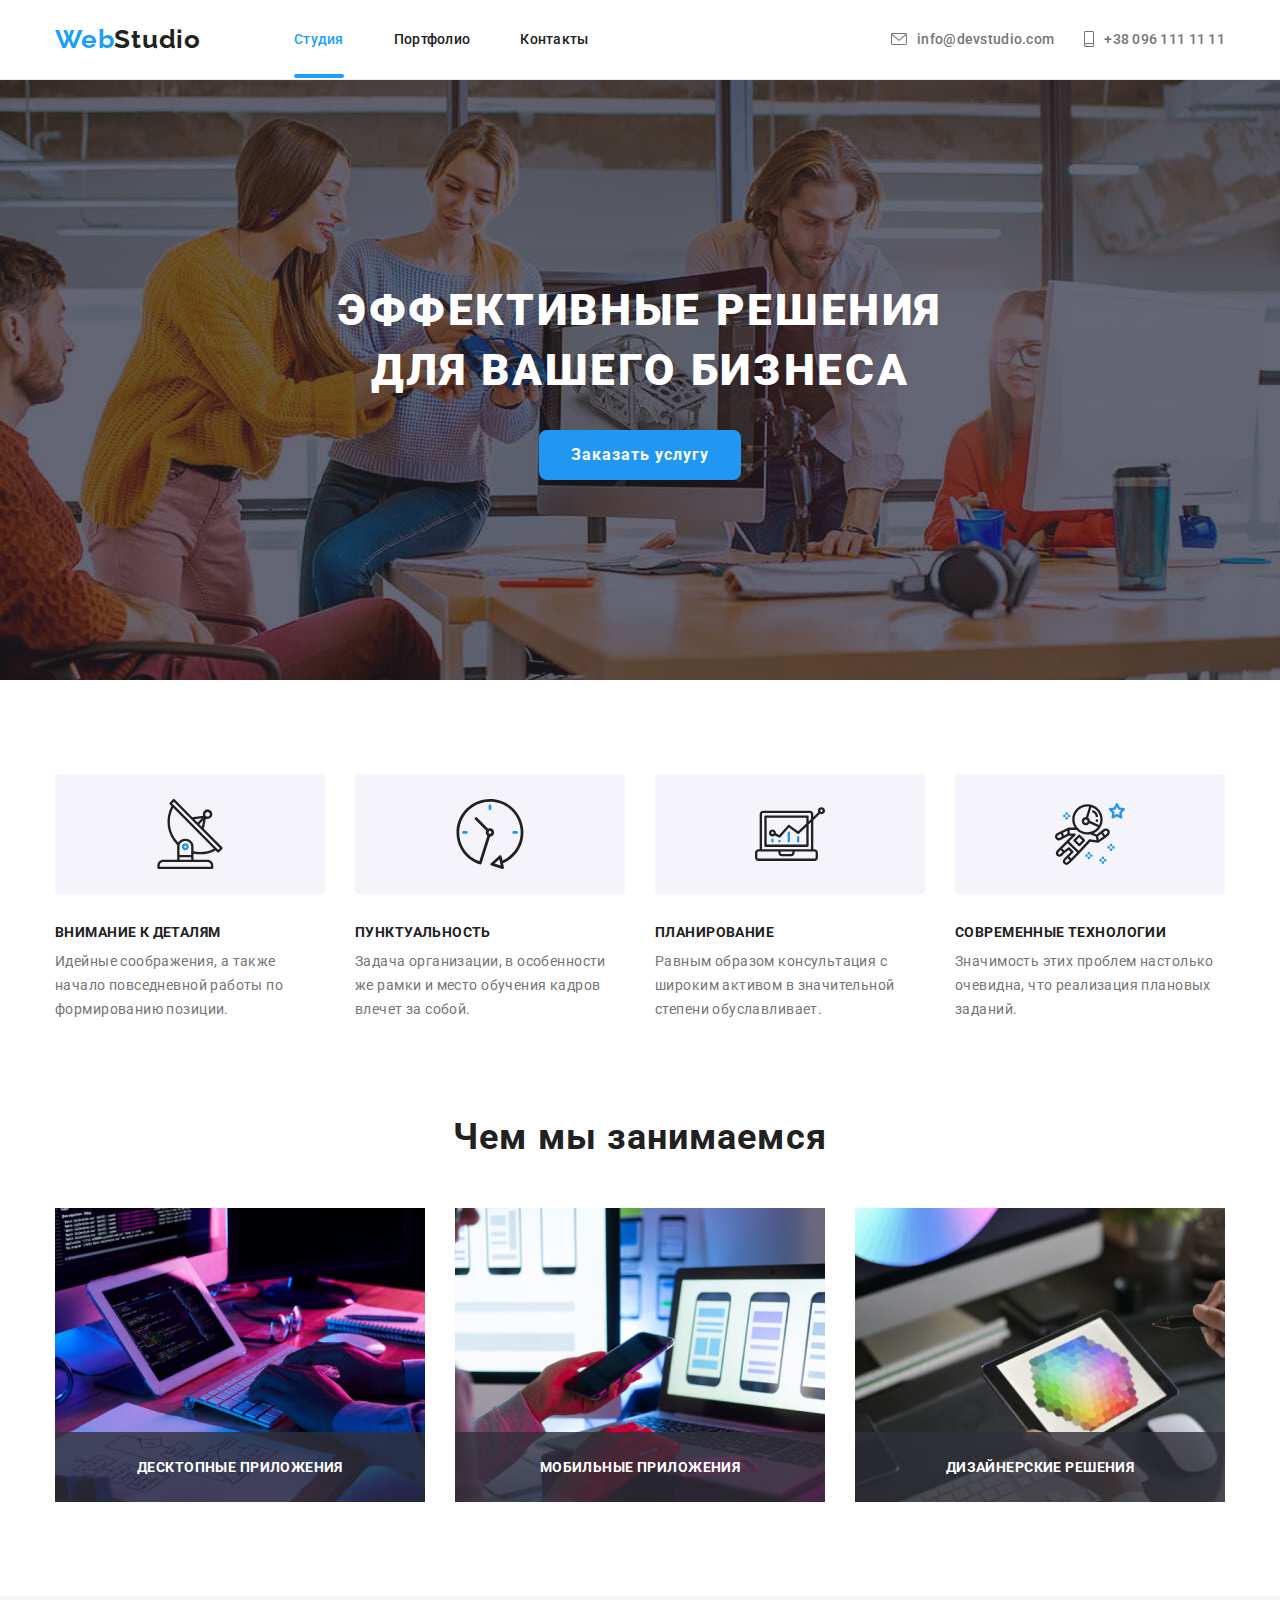
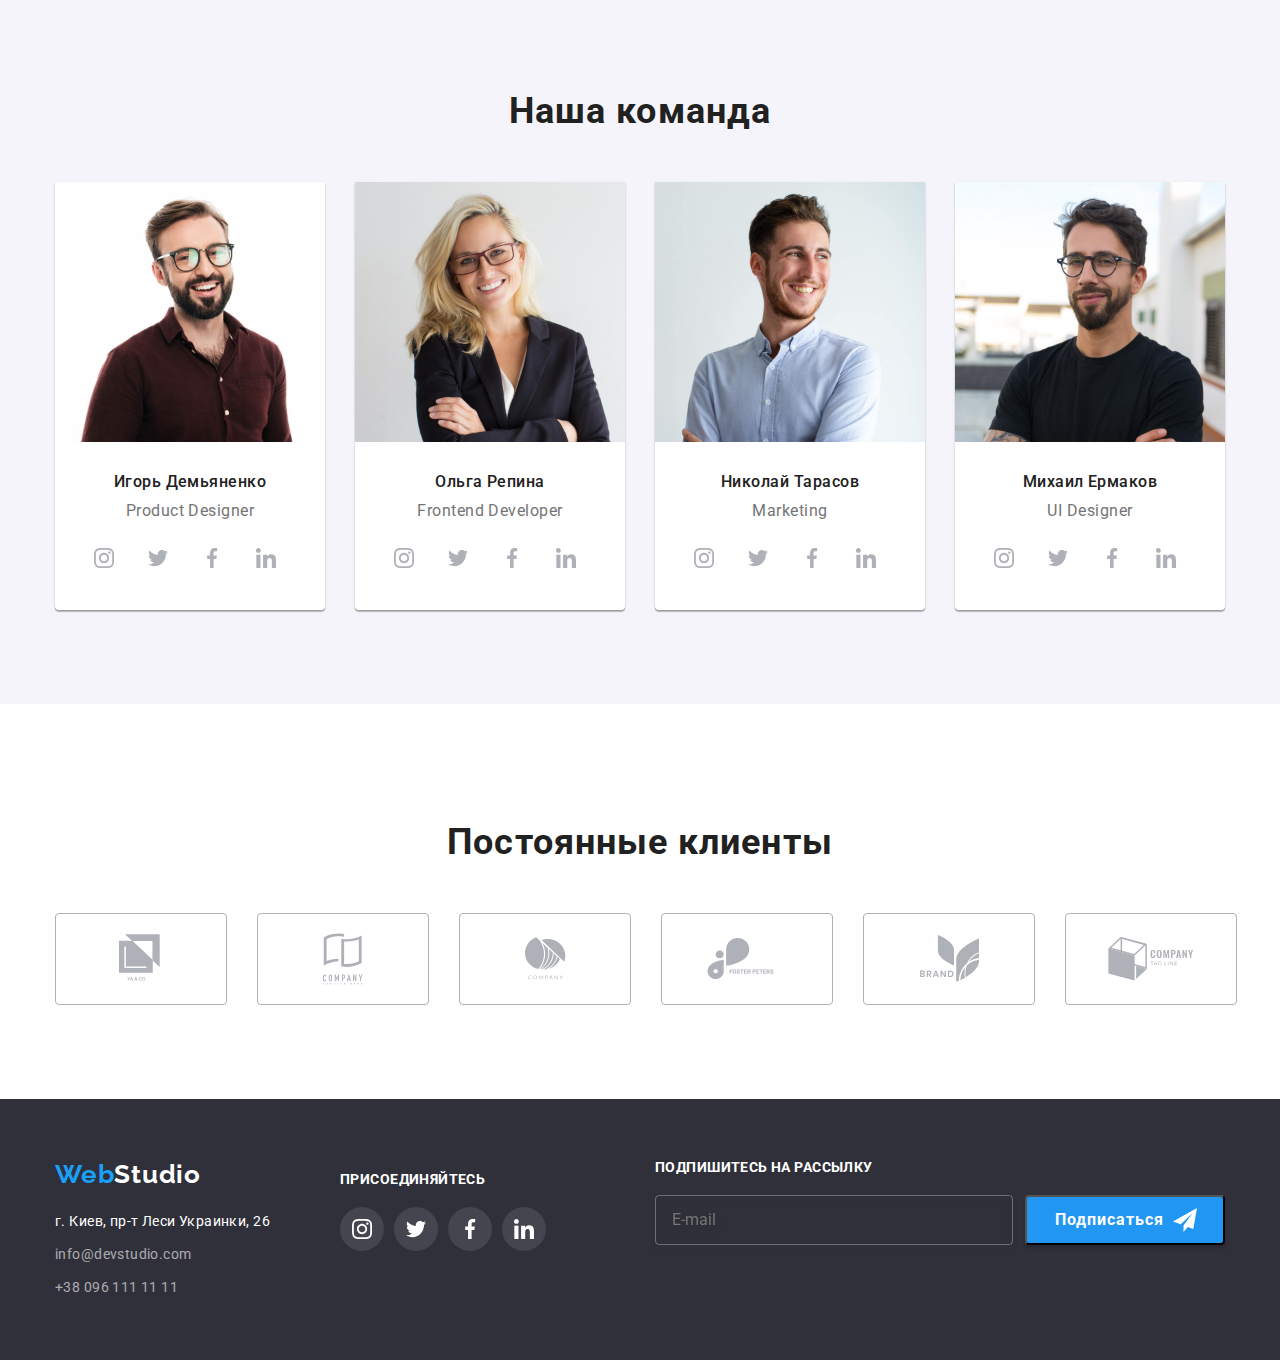
==== commit 641d4a58: "a v0.3.2" ====
--- a/index.html
+++ b/index.html
@@ -1,464 +1,575 @@
 <!DOCTYPE html>
 <html lang="ru">
+  <head>
+    <meta charset="UTF-8" />
+    <meta name="viewport" content="width=device-width, initial-scale=1.0" />
+    <title>Студия</title>
+    <link
+      rel="stylesheet"
+      href="https://cdnjs.cloudflare.com/ajax/libs/modern-normalize/1.0.0/modern-normalize.css"
+    />
+    <link
+      href="https://fonts.googleapis.com/css2?family=Raleway:wght@700&family=Roboto:wght@400;500;700&display=swap"
+      rel="stylesheet"
+    />
+    <link
+      rel="stylesheet"
+      href="https://cdnjs.cloudflare.com/ajax/libs/animate.css/4.1.1/animate.min.css"
+    />
+    <link rel="stylesheet" href="./css/styles.css" />
+  </head>
 
-<head>
-  <meta charset="UTF-8" />
-  <meta name="viewport" content="width=device-width, initial-scale=1.0" />
-  <title>Студия</title>
-  <link rel="stylesheet" href="https://cdnjs.cloudflare.com/ajax/libs/modern-normalize/1.0.0/modern-normalize.css" />
-  <link href="https://fonts.googleapis.com/css2?family=Raleway:wght@700&family=Roboto:wght@400;500;700&display=swap"
-    rel="stylesheet" />
-  <link rel="stylesheet" href="https://cdnjs.cloudflare.com/ajax/libs/animate.css/4.1.1/animate.min.css" />
-  <link rel="stylesheet" href="./css/styles.css" />
-</head>
-
-<body>
-  <header class="header">
-    <div class="container">
-      <nav class="navigation">
-        <a href="./index.html" class="logo link animate__rubberBand" aria-label="логотип веб студия">
-          <span class="logo-span">Web</span>Studio
-        </a>
-        <ul class="navigation-list list">
-          <li class="navigation-list-item">
-            <a href="./index.html" class="navigation-list-link link active">
-              Студия
-            </a>
-          </li>
-          <li class="navigation-list-item">
-            <a href="./portfolio.html" class="navigation-list-link link">
-              Портфолио
-            </a>
-          </li>
-          <li class="navigation-list-item">
-            <a href="" class="navigation-list-link link"> Контакты </a>
-          </li>
-        </ul>
-      </nav>
-      <address class="contacts">
-        <ul class="contacts-list list">
-          <li class="contacts-item">
-            <a class="contacts-link link" href="mailto:info@devstudio.com">
-              <svg class="contacts-svg" width="16px" height="12px">
-                <use href="./images/sprite.svg#icon-envelope"></use>
-              </svg>
-              info@devstudio.com
-            </a>
-          </li>
-          <li class="contacts-item">
-            <a class="contacts-link link" href="tel:+380961111111">
-              <svg class="contacts-svg" width="10px" height="16px">
-                <use href="./images/sprite.svg#icon-smartphone"></use>
-              </svg>
-              +38 096 111 11 11
-            </a>
-          </li>
-        </ul>
-      </address>
-    </div>
-  </header>
-
-  <main class="main">
-    <!-- Hero -->
-    <section class="section-hero">
-      <div class="hero">
-        <div class="container">
-          <h1 class="hero-title">Эффективные решения для вашего бизнеса</h1>
-          <div class="center">
-            <button type="button" class="hero-button" data-modal-open>
-              Заказать услугу
-            </button>
-          </div>
-        </div>
-      </div>
-    </section>
-    <!-- Basis -->
-    <section class="section basis">
+  <body>
+    <header class="header">
       <div class="container">
-        <h2 class="is-hidden">Базис нашей компании</h2>
-        <ul class="basis-list list">
-          <li class="basis-list-item">
-            <h3 class="basis-subject">Внимание к деталям</h3>
-            <p class="basis-description">
-              Идейные соображения, а также начало повседневной работы по
-              формированию позиции.
-            </p>
-          </li>
-          <li class="basis-list-item">
-            <h3 class="basis-subject">Пунктуальность</h3>
-            <p class="basis-description">
-              Задача организации, в особенности же рамки и место обучения
-              кадров влечет за собой.
-            </p>
-          </li>
-          <li class="basis-list-item">
-            <h3 class="basis-subject">Планирование</h3>
-            <p class="basis-description">
-              Равным образом консультация с широким активом в значительной
-              степени обуславливает.
-            </p>
-          </li>
-          <li class="basis-list-item">
-            <h3 class="basis-subject">Современные технологии</h3>
-            <p class="basis-description">
-              Значимость этих проблем настолько очевидна, что реализация
-              плановых заданий.
-            </p>
-          </li>
-        </ul>
-      </div>
-    </section>
-    <!-- What we do -->
-    <section class="section work">
-      <div class="container">
-        <h2 class="title">Чем мы занимаемся</h2>
-        <ul class="work-list list">
-          <li class="work-list-item">
-            <img src="./images/what-we-do/box1.jpg" height="294" width="370" alt="Сотрудник пишет код" />
-            <p class="work-description">Десктопные приложения</p>
-          </li>
-          <li class="work-list-item">
-            <img src="./images/what-we-do/box2.jpg" height="294" width="370"
-              alt="Разработка приложений под мобильные устройства " />
-            <p class="work-description">Мобильные приложения</p>
-          </li>
-          <li class="work-list-item">
-            <img src="./images/what-we-do/box3.jpg" height="294" width="370"
-              alt="Сотрудник работает со стилями и световой палитрой" />
-            <p class="work-description">Дизайнерские решения</p>
-          </li>
-        </ul>
-      </div>
-    </section>
-    <!-- Our team -->
-    <section class="section team">
-      <div class="container">
-        <h2 class="title">Наша команда</h2>
-        <ul class="team-list list">
-          <li class="team-list-item">
-            <img src="./images/out-team/img-1.jpg" width="270" height="260" alt="Игорь Демьяненко" />
-            <div class="team-content">
-              <h3 class="team-subject">Игорь Демьяненко</h3>
-              <p lang="en" class="team-description">Product Designer</p>
-              <ul class="team-list-socials list">
-                <li class="team-socials-item">
-                  <a class="team-socials-link" href="" aria-label="instagram">
-                    <svg class="contacts-svg" width="20px" height="20px">
-                      <use href="./images/sprite.svg#icon-instagram-1"></use>
-                    </svg>
-                  </a>
-                </li>
-                <li class="team-socials-item">
-                  <a class="team-socials-link" href="" aria-label="twitter"><svg class="team-socials-svg" width="20px"
-                      height="20px">
-                      <use href="./images/sprite.svg#icon-twitter-1"></use>
-                    </svg></a>
-                </li>
-                <li class="team-socials-item">
-                  <a class="team-socials-link" aria-label="facebook" href=""><svg class="team-socials-svg" width="20px"
-                      height="20px">
-                      <use href="./images/sprite.svg#icon-facebook-1"></use>
-                    </svg></a>
-                </li>
-                <li class="team-socials-item">
-                  <a class="team-socials-link" href="" aria-label="linkedin"><svg class="team-socials-svg" width="20px"
-                      height="20px">
-                      <use href="./images/sprite.svg#icon-linkedin-1"></use>
-                    </svg></a>
-                </li>
-              </ul>
-            </div>
-          </li>
-          <li class="team-list-item">
-            <img src="./images/out-team/img-2.jpg" width="270" height="260" alt="Ольга Репина" />
-            <div class="team-content">
-              <h3 class="team-subject">Ольга Репина</h3>
-              <p lang="en" class="team-description">Frontend Developer</p>
-              <ul class="team-list-socials list">
-                <li class="team-socials-item">
-                  <a class="team-socials-link" href="" aria-label="instagram">
-                    <svg class="contacts-svg" width="20px" height="20px">
-                      <use href="./images/sprite.svg#icon-instagram-1"></use>
-                    </svg>
-                  </a>
-                </li>
-                <li class="team-socials-item">
-                  <a class="team-socials-link" href="" aria-label="twitter"><svg class="team-socials-svg" width="20px"
-                      height="20px">
-                      <use href="./images/sprite.svg#icon-twitter-1"></use>
-                    </svg></a>
-                </li>
-                <li class="team-socials-item">
-                  <a class="team-socials-link" aria-label="facebook" href=""><svg class="team-socials-svg" width="20px"
-                      height="20px">
-                      <use href="./images/sprite.svg#icon-facebook-1"></use>
-                    </svg>
-                  </a>
-                </li>
-                <li class="team-socials-item">
-                  <a class="team-socials-link" href="" aria-label="linkedin"><svg class="team-socials-svg" width="20px"
-                      height="20px">
-                      <use href="./images/sprite.svg#icon-linkedin-1"></use>
-                    </svg></a>
-                </li>
-              </ul>
-            </div>
-          </li>
-          <li class="team-list-item">
-            <img src="./images/out-team/img-3.jpg" width="270" height="260" alt="Николай Тарасов" />
-            <div class="team-content">
-              <h3 class="team-subject">Николай Тарасов</h3>
-              <p lang="en" class="team-description">Marketing</p>
-              <ul class="team-list-socials list">
-                <li class="team-socials-item">
-                  <a class="team-socials-link" href="" aria-label="instagram">
-                    <svg class="contacts-svg" width="20px" height="20px">
-                      <use href="./images/sprite.svg#icon-instagram-1"></use>
-                    </svg>
-                  </a>
-                </li>
-                <li class="team-socials-item">
-                  <a class="team-socials-link" href="" aria-label="twitter"><svg class="team-socials-svg" width="20px"
-                      height="20px">
-                      <use href="./images/sprite.svg#icon-twitter-1"></use>
-                    </svg></a>
-                </li>
-                <li class="team-socials-item">
-                  <a class="team-socials-link" aria-label="facebook" href=""><svg class="team-socials-svg" width="20px"
-                      height="20px">
-                      <use href="./images/sprite.svg#icon-facebook-1"></use>
-                    </svg>
-                  </a>
-                </li>
-                <li class="team-socials-item">
-                  <a class="team-socials-link" href="" aria-label="linkedin"><svg class="team-socials-svg" width="20px"
-                      height="20px">
-                      <use href="./images/sprite.svg#icon-linkedin-1"></use>
-                    </svg></a>
-                </li>
-              </ul>
-            </div>
-          </li>
-          <li class="team-list-item">
-            <img src="./images/out-team/img-4.jpg" width="270" height="260" alt="Михаил Ермаков" />
-            <div class="team-content">
-              <h3 class="team-subject">Михаил Ермаков</h3>
-              <p lang="en" class="team-description">UI Designer</p>
-              <ul class="team-list-socials list">
-                <li class="team-socials-item">
-                  <a class="team-socials-link" href="" aria-label="instagram">
-                    <svg class="contacts-svg" width="20px" height="20px">
-                      <use href="./images/sprite.svg#icon-instagram-1"></use>
-                    </svg>
-                  </a>
-                </li>
-                <li class="team-socials-item">
-                  <a class="team-socials-link" href="" aria-label="twitter"><svg class="team-socials-svg" width="20px"
-                      height="20px">
-                      <use href="./images/sprite.svg#icon-twitter-1"></use>
-                    </svg></a>
-                </li>
-                <li class="team-socials-item">
-                  <a class="team-socials-link" aria-label="facebook" href=""><svg class="team-socials-svg" width="20px"
-                      height="20px">
-                      <use href="./images/sprite.svg#icon-facebook-1"></use>
-                    </svg>
-                  </a>
-                </li>
-                <li class="team-socials-item">
-                  <a class="team-socials-link" href="" aria-label="linkedin"><svg class="team-socials-svg" width="20px"
-                      height="20px">
-                      <use href="./images/sprite.svg#icon-linkedin-1"></use>
-                    </svg></a>
-                </li>
-              </ul>
-            </div>
-          </li>
-        </ul>
-      </div>
-    </section>
-
-    <section class="section clients">
-      <div class="container">
-        <h2 class="clients-title">Постоянные клиенты</h2>
-        <ul class="clients-list list">
-          <li class="clients-item">
-            <a class="clients-link" href="">
-              <svg width="45px" height="50px">
-                <use href="./images/sprite.svg#icon-logo-1"></use>
-              </svg>
-            </a>
-          </li>
-          <li class="clients-item">
-            <a class="clients-link" href="">
-              <svg width="40px" height="52px">
-                <use href="./images/sprite.svg#icon-logo-2"></use>
-              </svg>
-            </a>
-          </li>
-          <li class="clients-item">
-            <a class="clients-link" href="">
-              <svg width="41px" height="43px">
-                <use href="./images/sprite.svg#icon-logo-3"></use>
-              </svg>
-            </a>
-          </li>
-          <li class="clients-item">
-            <a class="clients-link" href="">
-              <svg width="80px" height="42px">
-                <use href="./images/sprite.svg#icon-logo-4"></use>
-              </svg>
-            </a>
-          </li>
-          <li class="clients-item">
-            <a class="clients-link" href="">
-              <svg width="59px" height="47px">
-                <use href="./images/sprite.svg#icon-logo-5"></use>
-              </svg>
-            </a>
-          </li>
-          <li class="clients-item">
-            <a class="clients-link" href="">
-              <svg width="88px" height="44px">
-                <use href="./images/sprite.svg#icon-logo-6"></use>
-              </svg>
-            </a>
-          </li>
-        </ul>
-      </div>
-    </section>
-  </main>
-
-  <footer class="footer">
-    <div class="container">
-      <div class="address">
-        <a class="footer-logo link" href="./index.html" aria-label="логотип веб студия">
-          <span class="logo-span">Web</span>Studio
-        </a>
+        <nav class="navigation">
+          <a
+            href="./index.html"
+            class="logo link animate__rubberBand"
+            aria-label="логотип веб студия"
+          >
+            <span class="logo-span">Web</span>Studio
+          </a>
+          <ul class="navigation-list list">
+            <li class="navigation-list-item">
+              <a href="./index.html" class="navigation-list-link link active">
+                Студия
+              </a>
+            </li>
+            <li class="navigation-list-item">
+              <a href="./portfolio.html" class="navigation-list-link link">
+                Портфолио
+              </a>
+            </li>
+            <li class="navigation-list-item">
+              <a href="" class="navigation-list-link link"> Контакты </a>
+            </li>
+          </ul>
+        </nav>
         <address class="contacts">
           <ul class="contacts-list list">
             <li class="contacts-item">
-              <a class="contacts-map link" href="https://goo.gl/maps/jktWydV6EBxauZdx7" target="_blank">
-                г. Киев, пр-т Леси Украинки, 26
+              <a class="contacts-link link" href="mailto:info@devstudio.com">
+                <svg class="contacts-svg" width="16px" height="12px">
+                  <use href="./images/sprite.svg#icon-envelope"></use>
+                </svg>
+                info@devstudio.com
               </a>
             </li>
             <li class="contacts-item">
-              <a href="mailto:info@devstudio.com" class="contacts-link link">
-                info@devstudio.com
-              </a>
-            </li>
-            <li class="contacts-item">
-              <a href="tel:+380961111111" class="contacts-link link">
+              <a class="contacts-link link" href="tel:+380961111111">
+                <svg class="contacts-svg" width="10px" height="16px">
+                  <use href="./images/sprite.svg#icon-smartphone"></use>
+                </svg>
                 +38 096 111 11 11
               </a>
             </li>
           </ul>
         </address>
       </div>
-      <div class="join">
-        <h3 class="join-title">Присоединяйтесь</h3>
-        <ul class="join-list list">
-          <li class="join-item">
-            <a class="join-link" href="" aria-label="instagram">
-              <svg class="contacts-svg" width="20px" height="20px">
-                <use href="./images/sprite.svg#icon-instagram-1"></use>
+    </header>
+
+    <main class="main">
+      <!-- Hero -->
+      <section class="section-hero">
+        <div class="hero">
+          <div class="container">
+            <h1 class="hero-title">Эффективные решения для вашего бизнеса</h1>
+            <div class="center">
+              <button type="button" class="hero-button" data-modal-open>
+                Заказать услугу
+              </button>
+            </div>
+          </div>
+        </div>
+      </section>
+      <!-- Basis -->
+      <section class="section basis">
+        <div class="container">
+          <h2 class="visually-hidden">Базис нашей компании</h2>
+          <ul class="basis-list list">
+            <li class="basis-list-item">
+              <h3 class="basis-subject">Внимание к деталям</h3>
+              <p class="basis-description">
+                Идейные соображения, а также начало повседневной работы по
+                формированию позиции.
+              </p>
+            </li>
+            <li class="basis-list-item">
+              <h3 class="basis-subject">Пунктуальность</h3>
+              <p class="basis-description">
+                Задача организации, в особенности же рамки и место обучения
+                кадров влечет за собой.
+              </p>
+            </li>
+            <li class="basis-list-item">
+              <h3 class="basis-subject">Планирование</h3>
+              <p class="basis-description">
+                Равным образом консультация с широким активом в значительной
+                степени обуславливает.
+              </p>
+            </li>
+            <li class="basis-list-item">
+              <h3 class="basis-subject">Современные технологии</h3>
+              <p class="basis-description">
+                Значимость этих проблем настолько очевидна, что реализация
+                плановых заданий.
+              </p>
+            </li>
+          </ul>
+        </div>
+      </section>
+      <!-- What we do -->
+      <section class="section work">
+        <div class="container">
+          <h2 class="title">Чем мы занимаемся</h2>
+          <ul class="work-list list">
+            <li class="work-list-item">
+              <img
+                src="./images/what-we-do/box1.jpg"
+                height="294"
+                width="370"
+                alt="Сотрудник пишет код"
+              />
+              <p class="work-description">Десктопные приложения</p>
+            </li>
+            <li class="work-list-item">
+              <img
+                src="./images/what-we-do/box2.jpg"
+                height="294"
+                width="370"
+                alt="Разработка приложений под мобильные устройства "
+              />
+              <p class="work-description">Мобильные приложения</p>
+            </li>
+            <li class="work-list-item">
+              <img
+                src="./images/what-we-do/box3.jpg"
+                height="294"
+                width="370"
+                alt="Сотрудник работает со стилями и световой палитрой"
+              />
+              <p class="work-description">Дизайнерские решения</p>
+            </li>
+          </ul>
+        </div>
+      </section>
+      <!-- Our team -->
+      <section class="section team">
+        <div class="container">
+          <h2 class="title">Наша команда</h2>
+          <ul class="team-list list">
+            <li class="team-list-item">
+              <img
+                src="./images/out-team/img-1.jpg"
+                width="270"
+                height="260"
+                alt="Игорь Демьяненко"
+              />
+              <div class="team-content">
+                <h3 class="team-subject">Игорь Демьяненко</h3>
+                <p lang="en" class="team-description">Product Designer</p>
+                <ul class="team-list-socials list">
+                  <li class="team-socials-item">
+                    <a class="team-socials-link" href="" aria-label="instagram">
+                      <svg class="contacts-svg" width="20px" height="20px">
+                        <use href="./images/sprite.svg#icon-instagram-1"></use>
+                      </svg>
+                    </a>
+                  </li>
+                  <li class="team-socials-item">
+                    <a class="team-socials-link" href="" aria-label="twitter"
+                      ><svg class="team-socials-svg" width="20px" height="20px">
+                        <use
+                          href="./images/sprite.svg#icon-twitter-1"
+                        ></use></svg
+                    ></a>
+                  </li>
+                  <li class="team-socials-item">
+                    <a class="team-socials-link" aria-label="facebook" href=""
+                      ><svg class="team-socials-svg" width="20px" height="20px">
+                        <use
+                          href="./images/sprite.svg#icon-facebook-1"
+                        ></use></svg
+                    ></a>
+                  </li>
+                  <li class="team-socials-item">
+                    <a class="team-socials-link" href="" aria-label="linkedin"
+                      ><svg class="team-socials-svg" width="20px" height="20px">
+                        <use
+                          href="./images/sprite.svg#icon-linkedin-1"
+                        ></use></svg
+                    ></a>
+                  </li>
+                </ul>
+              </div>
+            </li>
+            <li class="team-list-item">
+              <img
+                src="./images/out-team/img-2.jpg"
+                width="270"
+                height="260"
+                alt="Ольга Репина"
+              />
+              <div class="team-content">
+                <h3 class="team-subject">Ольга Репина</h3>
+                <p lang="en" class="team-description">Frontend Developer</p>
+                <ul class="team-list-socials list">
+                  <li class="team-socials-item">
+                    <a class="team-socials-link" href="" aria-label="instagram">
+                      <svg class="contacts-svg" width="20px" height="20px">
+                        <use href="./images/sprite.svg#icon-instagram-1"></use>
+                      </svg>
+                    </a>
+                  </li>
+                  <li class="team-socials-item">
+                    <a class="team-socials-link" href="" aria-label="twitter"
+                      ><svg class="team-socials-svg" width="20px" height="20px">
+                        <use
+                          href="./images/sprite.svg#icon-twitter-1"
+                        ></use></svg
+                    ></a>
+                  </li>
+                  <li class="team-socials-item">
+                    <a class="team-socials-link" aria-label="facebook" href=""
+                      ><svg class="team-socials-svg" width="20px" height="20px">
+                        <use href="./images/sprite.svg#icon-facebook-1"></use>
+                      </svg>
+                    </a>
+                  </li>
+                  <li class="team-socials-item">
+                    <a class="team-socials-link" href="" aria-label="linkedin"
+                      ><svg class="team-socials-svg" width="20px" height="20px">
+                        <use
+                          href="./images/sprite.svg#icon-linkedin-1"
+                        ></use></svg
+                    ></a>
+                  </li>
+                </ul>
+              </div>
+            </li>
+            <li class="team-list-item">
+              <img
+                src="./images/out-team/img-3.jpg"
+                width="270"
+                height="260"
+                alt="Николай Тарасов"
+              />
+              <div class="team-content">
+                <h3 class="team-subject">Николай Тарасов</h3>
+                <p lang="en" class="team-description">Marketing</p>
+                <ul class="team-list-socials list">
+                  <li class="team-socials-item">
+                    <a class="team-socials-link" href="" aria-label="instagram">
+                      <svg class="contacts-svg" width="20px" height="20px">
+                        <use href="./images/sprite.svg#icon-instagram-1"></use>
+                      </svg>
+                    </a>
+                  </li>
+                  <li class="team-socials-item">
+                    <a class="team-socials-link" href="" aria-label="twitter"
+                      ><svg class="team-socials-svg" width="20px" height="20px">
+                        <use
+                          href="./images/sprite.svg#icon-twitter-1"
+                        ></use></svg
+                    ></a>
+                  </li>
+                  <li class="team-socials-item">
+                    <a class="team-socials-link" aria-label="facebook" href=""
+                      ><svg class="team-socials-svg" width="20px" height="20px">
+                        <use href="./images/sprite.svg#icon-facebook-1"></use>
+                      </svg>
+                    </a>
+                  </li>
+                  <li class="team-socials-item">
+                    <a class="team-socials-link" href="" aria-label="linkedin"
+                      ><svg class="team-socials-svg" width="20px" height="20px">
+                        <use
+                          href="./images/sprite.svg#icon-linkedin-1"
+                        ></use></svg
+                    ></a>
+                  </li>
+                </ul>
+              </div>
+            </li>
+            <li class="team-list-item">
+              <img
+                src="./images/out-team/img-4.jpg"
+                width="270"
+                height="260"
+                alt="Михаил Ермаков"
+              />
+              <div class="team-content">
+                <h3 class="team-subject">Михаил Ермаков</h3>
+                <p lang="en" class="team-description">UI Designer</p>
+                <ul class="team-list-socials list">
+                  <li class="team-socials-item">
+                    <a class="team-socials-link" href="" aria-label="instagram">
+                      <svg class="contacts-svg" width="20px" height="20px">
+                        <use href="./images/sprite.svg#icon-instagram-1"></use>
+                      </svg>
+                    </a>
+                  </li>
+                  <li class="team-socials-item">
+                    <a class="team-socials-link" href="" aria-label="twitter"
+                      ><svg class="team-socials-svg" width="20px" height="20px">
+                        <use
+                          href="./images/sprite.svg#icon-twitter-1"
+                        ></use></svg
+                    ></a>
+                  </li>
+                  <li class="team-socials-item">
+                    <a class="team-socials-link" aria-label="facebook" href=""
+                      ><svg class="team-socials-svg" width="20px" height="20px">
+                        <use href="./images/sprite.svg#icon-facebook-1"></use>
+                      </svg>
+                    </a>
+                  </li>
+                  <li class="team-socials-item">
+                    <a class="team-socials-link" href="" aria-label="linkedin"
+                      ><svg class="team-socials-svg" width="20px" height="20px">
+                        <use
+                          href="./images/sprite.svg#icon-linkedin-1"
+                        ></use></svg
+                    ></a>
+                  </li>
+                </ul>
+              </div>
+            </li>
+          </ul>
+        </div>
+      </section>
+
+      <section class="section clients">
+        <div class="container">
+          <h2 class="clients-title">Постоянные клиенты</h2>
+          <ul class="clients-list list">
+            <li class="clients-item">
+              <a class="clients-link" href="">
+                <svg width="45px" height="50px">
+                  <use href="./images/sprite.svg#icon-logo-1"></use>
+                </svg>
+              </a>
+            </li>
+            <li class="clients-item">
+              <a class="clients-link" href="">
+                <svg width="40px" height="52px">
+                  <use href="./images/sprite.svg#icon-logo-2"></use>
+                </svg>
+              </a>
+            </li>
+            <li class="clients-item">
+              <a class="clients-link" href="">
+                <svg width="41px" height="43px">
+                  <use href="./images/sprite.svg#icon-logo-3"></use>
+                </svg>
+              </a>
+            </li>
+            <li class="clients-item">
+              <a class="clients-link" href="">
+                <svg width="80px" height="42px">
+                  <use href="./images/sprite.svg#icon-logo-4"></use>
+                </svg>
+              </a>
+            </li>
+            <li class="clients-item">
+              <a class="clients-link" href="">
+                <svg width="59px" height="47px">
+                  <use href="./images/sprite.svg#icon-logo-5"></use>
+                </svg>
+              </a>
+            </li>
+            <li class="clients-item">
+              <a class="clients-link" href="">
+                <svg width="88px" height="44px">
+                  <use href="./images/sprite.svg#icon-logo-6"></use>
+                </svg>
+              </a>
+            </li>
+          </ul>
+        </div>
+      </section>
+    </main>
+
+    <footer class="footer">
+      <div class="container">
+        <div class="address">
+          <a
+            class="footer-logo link"
+            href="./index.html"
+            aria-label="логотип веб студия"
+          >
+            <span class="logo-span">Web</span>Studio
+          </a>
+          <address class="contacts">
+            <ul class="contacts-list list">
+              <li class="contacts-item">
+                <a
+                  class="contacts-map link"
+                  href="https://goo.gl/maps/jktWydV6EBxauZdx7"
+                  target="_blank"
+                >
+                  г. Киев, пр-т Леси Украинки, 26
+                </a>
+              </li>
+              <li class="contacts-item">
+                <a href="mailto:info@devstudio.com" class="contacts-link link">
+                  info@devstudio.com
+                </a>
+              </li>
+              <li class="contacts-item">
+                <a href="tel:+380961111111" class="contacts-link link">
+                  +38 096 111 11 11
+                </a>
+              </li>
+            </ul>
+          </address>
+        </div>
+        <div class="join">
+          <h3 class="join-title">Присоединяйтесь</h3>
+          <ul class="join-list list">
+            <li class="join-item">
+              <a class="join-link" href="" aria-label="instagram">
+                <svg class="contacts-svg" width="20px" height="20px">
+                  <use href="./images/sprite.svg#icon-instagram-1"></use>
+                </svg>
+              </a>
+            </li>
+            <li class="join-item">
+              <a class="join-link" href="" aria-label="twitter"
+                ><svg class="team-socials-svg" width="20px" height="20px">
+                  <use href="./images/sprite.svg#icon-twitter-1"></use></svg
+              ></a>
+            </li>
+            <li class="join-item">
+              <a class="join-link" aria-label="facebook" href=""
+                ><svg class="team-socials-svg" width="20px" height="20px">
+                  <use href="./images/sprite.svg#icon-facebook-1"></use>
+                </svg>
+              </a>
+            </li>
+            <li class="join-item">
+              <a class="join-link" href="" aria-label="linkedin"
+                ><svg class="team-socials-svg" width="20px" height="20px">
+                  <use href="./images/sprite.svg#icon-linkedin-1"></use></svg
+              ></a>
+            </li>
+          </ul>
+        </div>
+        <div class="mailing">
+          <form action="#" class="mailing-form">
+            <label class="mailing-form-label">Подпишитесь на рассылку</label>
+            <div class="mailing-form-wrapper">
+              <input
+                type="email"
+                name="user-email"
+                class="mailing-form-input"
+                placeholder="E-mail"
+              />
+              <button type="submit" class="bnt-mailing">Подписаться</button>
+              <svg width="24px" height="24px" class="mailing-form-svg">
+                <use href="./images/sprite.svg#icon-icon-send"></use>
               </svg>
-            </a>
-          </li>
-          <li class="join-item">
-            <a class="join-link" href="" aria-label="twitter"><svg class="team-socials-svg" width="20px" height="20px">
-                <use href="./images/sprite.svg#icon-twitter-1"></use>
-              </svg></a>
-          </li>
-          <li class="join-item">
-            <a class="join-link" aria-label="facebook" href=""><svg class="team-socials-svg" width="20px" height="20px">
-                <use href="./images/sprite.svg#icon-facebook-1"></use>
-              </svg>
-            </a>
-          </li>
-          <li class="join-item">
-            <a class="join-link" href="" aria-label="linkedin"><svg class="team-socials-svg" width="20px" height="20px">
-                <use href="./images/sprite.svg#icon-linkedin-1"></use>
-              </svg></a>
-          </li>
-        </ul>
+            </div>
+          </form>
+        </div>
       </div>
-      <div class="mailing">
-        <form action="#" class="mailing-form">
-          <label for="" class="mailing-form-label">Подпишитесь на рассылку</label>
-          <div class="mailing-form-wrapper">
-            <input type="email" name="user-email" class="mailing-form-input" placeholder="E-mail">
-            <button type="submit" class="bnt-mailing">Подписаться</button>
-            <svg width="24px" height="24px" class="mailing-form-svg">
-              <use  href="./images/sprite.svg#icon-icon-send"></use>
+    </footer>
+
+    <div class="backdrop is-hidden" data-modal>
+      <div class="wrapper">
+        <div class="modal">
+          <button type="button" class="btn" data-modal-close>
+            <svg width="11px" height="11px">
+              <use href="./images/sprite.svg#icon-close_1"></use>
             </svg>
-          </div>
-        </form>
+          </button>
+          <form action="#" class="modal-form">
+            <h2 class="title">Оставьте свои данные, мы вам перезвоним</h2>
+            <label class="modal-form-label">
+              <span class="description">Имя*</span>
+              <span class="modal-form-field-wrapper">
+                <input
+                  type="text"
+                  class="modal-form-input"
+                  placeholder="Ким"
+                  required
+                  name="user-name"
+                  minlength="2"
+                  maxlength="15"
+                />
+                <svg class="modal-svg">
+                  <use
+                    href="./images/sprite.svg#icon-person-black-18dp-1"
+                  ></use>
+                </svg>
+                <svg class="modal-svg-checkmark">
+                  <use href="./images/sprite.svg#icon-checkmark"></use>
+                </svg>
+              </span>
+            </label>
+            <label class="modal-form-label">
+              <span class="description">Телефон*</span>
+              <span class="modal-form-field-wrapper">
+                <input
+                  type="tel"
+                  class="modal-form-input"
+                  placeholder="099-000-0000"
+                  required
+                  name="user-phone"
+                  pattern="[0-9]{3}-[0-9]{3}-[0-9]{4}"
+                />
+                <svg class="modal-svg">
+                  <use href="./images/sprite.svg#icon-phone-black-18dp-1"></use>
+                </svg>
+                <svg class="modal-svg-checkmark">
+                  <use href="./images/sprite.svg#icon-checkmark"></use>
+                </svg>
+              </span>
+            </label>
+            <label class="modal-form-label">
+              <span class="description">Почта*</span>
+              <span class="modal-form-field-wrapper">
+                <input
+                  type="email"
+                  class="modal-form-input"
+                  placeholder="tesla@test.com"
+                  required
+                  name="user-email"
+                />
+                <svg class="modal-svg">
+                  <use href="./images/sprite.svg#icon-email-black-18dp-1"></use>
+                </svg>
+                <svg class="modal-svg-checkmark">
+                  <use href="./images/sprite.svg#icon-checkmark"></use>
+                </svg>
+              </span>
+            </label>
+            <label for="modal-massage" class="description">Комментарий</label>
+            <textarea
+              id="modal-massage"
+              name="user-massage"
+              class="modal-form-massage"
+              placeholder="Введите текст"
+              maxlength="350"
+            ></textarea>
+            <input
+              type="checkbox"
+              name="user-policy"
+              value="accept-policy"
+              class="modal-form-policy visually-hidden"
+              required
+              id="check-policy"
+            />
+            <label for="check-policy" class="modal-form-policy-label">
+              Соглашаюсь с рассылкой и принимаю
+              <a href="#" class="form-link">Условия договора</a>
+            </label>
+            <button type="submit" class="btn-modal-form">Отправить</button>
+          </form>
+        </div>
       </div>
     </div>
-  </footer>
-
-  <div class="backdrop is-hidden" data-modal>
-    <div class="wrapper">
-      <div class="modal">
-        <button type="button" class="btn" data-modal-close>
-          <svg width="11px" height="11px">
-            <use href="./images/sprite.svg#icon-close_1"></use>
-          </svg>
-        </button>
-        <form action="#" class="modal-form">
-          <h2 class="title">Оставьте свои данные, мы вам перезвоним</h2>
-          <label class="modal-form-label">
-            <span class="description">Имя*</span>
-            <span class="modal-form-field-wrapper">
-              <input type="text" class="modal-form-input" placeholder="Ким" required name="user-name" minlength="2"
-                maxlength="15" />
-              <svg class="modal-svg">
-                <use href="./images/sprite.svg#icon-person-black-18dp-1"></use>
-              </svg>
-              <svg class="modal-svg-checkmark">
-                <use href="./images/sprite.svg#icon-checkmark"></use>
-              </svg>
-            </span>
-          </label width height>
-          <label class="modal-form-label">
-            <span class="description">Телефон*</span>
-            <span class="modal-form-field-wrapper">
-              <input type="tel" class="modal-form-input" placeholder="099-000-0000" required name="user-phone" />
-              <svg class="modal-svg">
-                <use href="./images/sprite.svg#icon-phone-black-18dp-1"></use>
-              </svg>
-              <svg class="modal-svg-checkmark">
-                <use href="./images/sprite.svg#icon-checkmark"></use>
-              </svg>
-            </span>
-          </label>
-          <label class="modal-form-label">
-            <span class="description">Почта*</span>
-            <span class="modal-form-field-wrapper">
-              <input type="email" class="modal-form-input" placeholder="tesla@test.com" required name="user-email" />
-              <svg class="modal-svg">
-                <use href="./images/sprite.svg#icon-email-black-18dp-1"></use>
-              </svg>
-              <svg class="modal-svg-checkmark">
-                <use href="./images/sprite.svg#icon-checkmark"></use>
-              </svg>
-            </span>
-          </label>
-          <label for="modal-massage" class="description">Комментарий</label>
-          <textarea id="modal-massage" name="user-massage" class="modal-form-massage" placeholder="Введите текст"
-            maxlength="350"></textarea>
-          <input type="checkbox" name="user-policy" value="accept-policy" class="modal-form-policy visually-hidden"
-            required id="check-policy" />
-          <label for="check-policy" class="modal-form-policy-label">
-            Соглашаюсь с рассылкой и принимаю <a href="#" class="form-link">Условия договора</a>
-          </label>
-          <button type="submit" class="btn-modal-form">Отправить</button>
-        </form>
-      </div>
-    </div>
-  </div>
-  <script src="./js/modal.js"></script>
-</body>
-
-</html>+    <script src="./js/modal.js"></script>
+  </body>
+</html>
